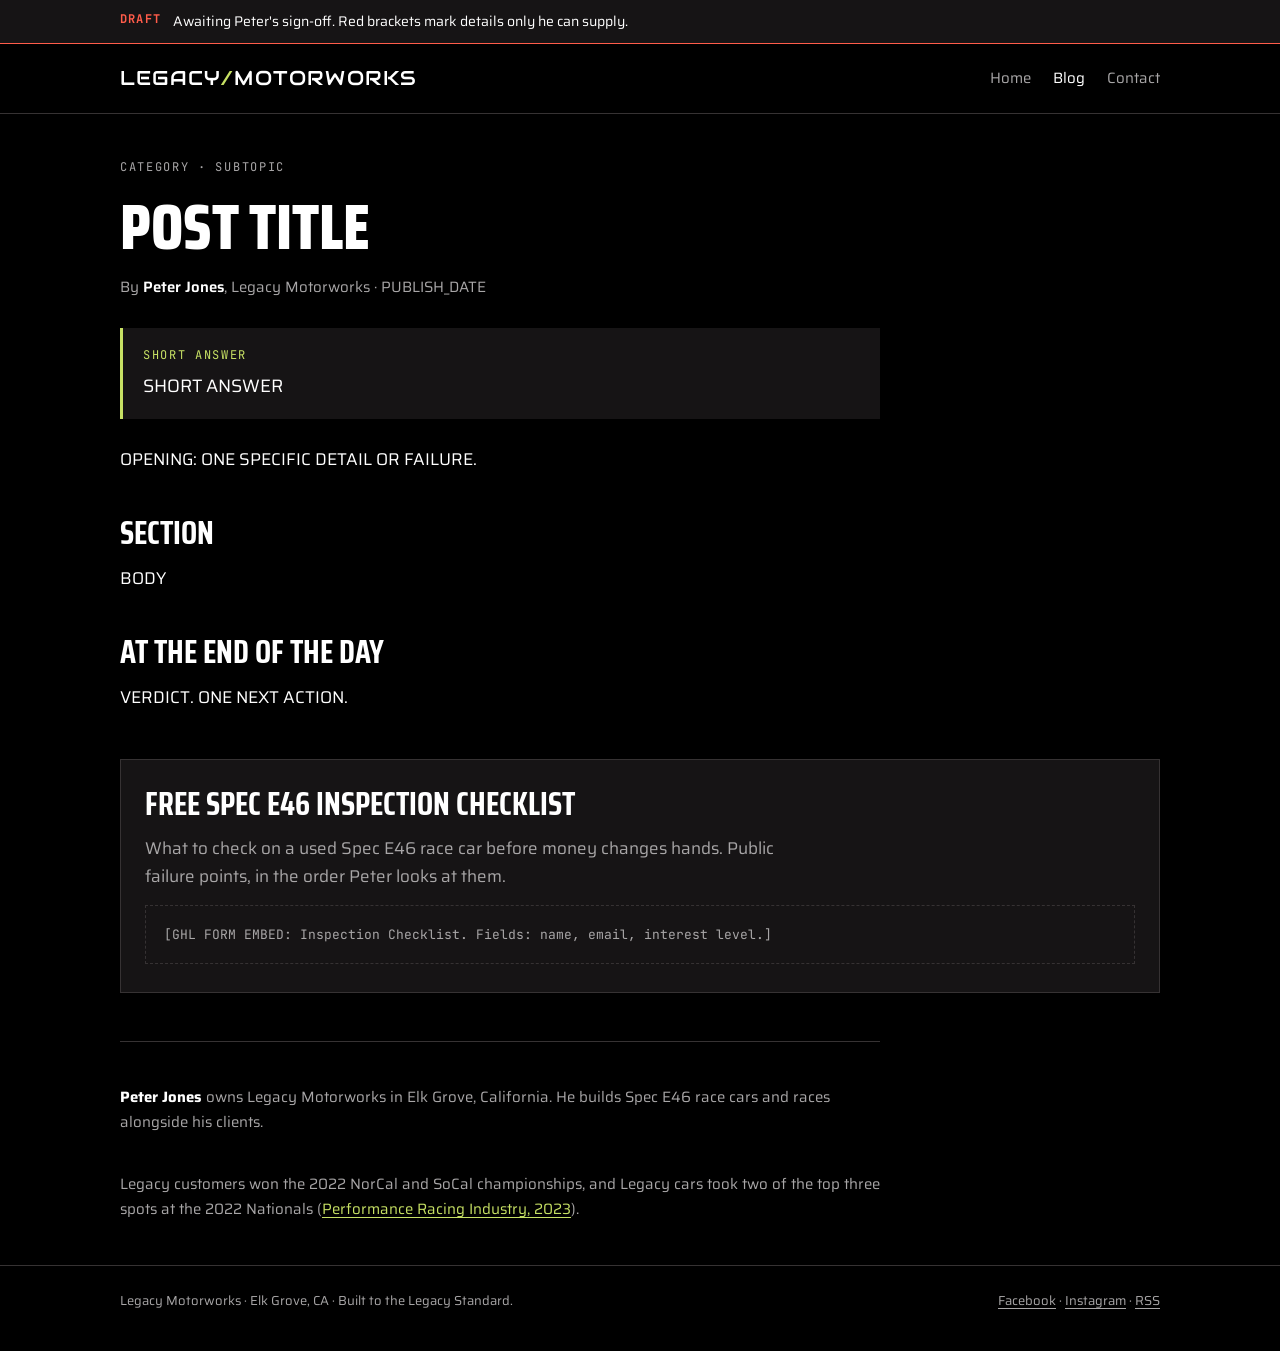
==== blog/_post-template.html @ 2e7124ae "Add /blog: index, three Peter Jones drafts, template, feed, sitemap Static blog at legacy-motorworks" ====
<!doctype html>
<html lang="en">
<head>
<meta charset="utf-8">
<meta name="viewport" content="width=device-width, initial-scale=1, viewport-fit=cover">
<!-- DRAFT: remove this noindex line when Peter signs off. -->
<meta name="robots" content="noindex, nofollow">
<title>POST TITLE | Legacy Motorworks</title>
<meta name="description" content="META DESCRIPTION, 150 TO 160 CHARACTERS">
<link rel="canonical" href="https://legacy-motorworks.com/blog/SLUG">
<meta property="og:type" content="article">
<meta property="og:title" content="POST TITLE">
<meta property="og:description" content="ONE LINE HOOK">
<meta property="og:url" content="https://legacy-motorworks.com/blog/SLUG">
<meta property="og:site_name" content="Legacy Motorworks">
<link rel="alternate" type="application/rss+xml" title="Legacy Motorworks Blog" href="feed.xml">
<link rel="preconnect" href="https://fonts.googleapis.com">
<link rel="preconnect" href="https://fonts.gstatic.com" crossorigin>
<link rel="stylesheet" href="https://fonts.googleapis.com/css2?family=Audiowide&family=Saira+Condensed:wght@700;800&family=Saira:wght@400;600&family=JetBrains+Mono:wght@400;600&display=swap">
<link rel="stylesheet" href="blog.css">
<script type="application/ld+json">
{
  "@context": "https://schema.org",
  "@graph": [
    {
      "@type": "BlogPosting",
      "@id": "https://legacy-motorworks.com/blog/SLUG#post",
      "headline": "POST TITLE",
      "description": "META DESCRIPTION",
      "datePublished": "PUBLISH_DATE",
      "dateModified": "PUBLISH_DATE",
      "mainEntityOfPage": "https://legacy-motorworks.com/blog/SLUG",
      "author": { "@id": "https://legacy-motorworks.com/#peter-jones" },
      "publisher": { "@id": "https://legacy-motorworks.com/#org" },
      "about": "TOPIC"
    },
    {
      "@type": "FAQPage",
      "mainEntity": [{
        "@type": "Question",
        "name": "THE QUESTION THIS POST ANSWERS?",
        "acceptedAnswer": { "@type": "Answer", "text": "SHORT ANSWER, SAME TEXT AS THE ON-PAGE BLOCK" }
      }]
    },
    {
      "@type": "Person",
      "@id": "https://legacy-motorworks.com/#peter-jones",
      "name": "Peter Jones",
      "jobTitle": "Owner and builder",
      "worksFor": { "@id": "https://legacy-motorworks.com/#org" }
    },
    {
      "@type": "Organization",
      "@id": "https://legacy-motorworks.com/#org",
      "name": "Legacy Motorworks",
      "url": "https://legacy-motorworks.com",
      "address": { "@type": "PostalAddress", "addressLocality": "Elk Grove", "addressRegion": "CA", "addressCountry": "US" },
      "sameAs": ["https://www.facebook.com/LegacyMotorworksCA", "https://www.instagram.com/legacymotorworksca"]
    },
    {
      "@type": "BreadcrumbList",
      "itemListElement": [
        { "@type": "ListItem", "position": 1, "name": "Home", "item": "https://legacy-motorworks.com/" },
        { "@type": "ListItem", "position": 2, "name": "Blog", "item": "https://legacy-motorworks.com/blog" },
        { "@type": "ListItem", "position": 3, "name": "POST TITLE" }
      ]
    }
  ]
}
</script>
</head>
<body>

<div class="draft"><div class="shell"><b>DRAFT</b><span>Awaiting Peter's sign-off. Red brackets mark details only he can supply.</span></div></div>

<header class="site-head"><div class="shell">
  <a class="mark" href="/">LEGACY<span>/</span>MOTORWORKS</a>
  <nav class="nav" aria-label="Main">
    <a href="/">Home</a>
    <a href="index.html" aria-current="page">Blog</a>
    <!-- VERIFY: contact page path on the live site -->
    <a href="/contact">Contact</a>
  </nav>
</div></header>

<main class="shell">
  <article>
    <div class="post-head">
      <div class="eyebrow">CATEGORY · SUBTOPIC</div>
      <h1>POST TITLE</h1>
      <div class="byline">By <strong>Peter Jones</strong>, Legacy Motorworks · <span>PUBLISH_DATE</span></div>
    </div>

    <!-- AEO block: answer the question in 40 to 60 words. Same text goes in the FAQPage JSON-LD above. -->
    <div class="short">
      <div class="eyebrow">Short answer</div>
      <p>SHORT ANSWER</p>
    </div>

    <!-- Shape: what goes wrong, why, what Peter does instead, what it costs or saves, one next action.
         Open cold on a specific. Unknown values go in <span class="pj">[PJ: ...]</span>. -->
    <div class="prose">
      <p>OPENING: ONE SPECIFIC DETAIL OR FAILURE.</p>
      <h2>SECTION</h2>
      <p>BODY</p>
      <h2>At the end of the day</h2>
      <p>VERDICT. ONE NEXT ACTION.</p>
    </div>
  </article>

  <section class="signup" id="checklist" aria-labelledby="cl-h">
    <h2 id="cl-h">Free Spec E46 Inspection Checklist</h2>
    <p>What to check on a used Spec E46 race car before money changes hands. Public failure points, in the order Peter looks at them.</p>
    <div class="ghl-slot">[GHL FORM EMBED: Inspection Checklist. Fields: name, email, interest level.]</div>
  </section>

  <div class="author">
    <p><strong>Peter Jones</strong> owns Legacy Motorworks in Elk Grove, California. He builds Spec E46 race cars and races alongside his clients.</p>
    <p>Legacy customers won the 2022 NorCal and SoCal championships, and Legacy cars took two of the top three spots at the 2022 Nationals (<a href="https://www.performanceracing.com/magazine/featured/03-01-2023/business-profile-legacy-motorworks" rel="noopener">Performance Racing Industry, 2023</a>).</p>
  </div>
</main>

<footer class="site-foot"><div class="shell">
  <span>Legacy Motorworks · Elk Grove, CA · Built to the Legacy Standard.</span>
  <span><a href="https://www.facebook.com/LegacyMotorworksCA" rel="noopener">Facebook</a> · <a href="https://www.instagram.com/legacymotorworksca" rel="noopener">Instagram</a> · <a href="feed.xml">RSS</a></span>
</div></footer>

</body>
</html>
---- blog/blog.css ----
/* Legacy Motorworks blog. Built to legacy-motorworks.tokens.json v2.
   Dark canvas, volt as the spark only. Saira Condensed never below 20px. */
:root {
  --canvas: #000000;
  --surface: #161415;
  --raised: #1E1B1C;
  --graphite: #363233;
  --text: #FFFFFF;
  --ash: #A8A6A7;
  --volt: #C7E164;
  --warn: #FF5C4A;
  --f-mark: "Audiowide", "Saira Condensed", system-ui, sans-serif;
  --f-display: "Saira Condensed", "Arial Narrow", system-ui, sans-serif;
  --f-body: "Saira", system-ui, -apple-system, "Segoe UI", sans-serif;
  --f-mono: "JetBrains Mono", ui-monospace, "SFMono-Regular", Menlo, monospace;
  color-scheme: dark;
}
* { box-sizing: border-box; }
html { -webkit-text-size-adjust: 100%; }
body { background: var(--canvas); color: var(--text); font-family: var(--f-body); font-size: 17px; line-height: 1.65; margin: 0; }
a { color: var(--volt); text-underline-offset: 3px; }
a:focus-visible, button:focus-visible, input:focus-visible, select:focus-visible { outline: 2px solid var(--volt); outline-offset: 2px; }
img { max-width: 100%; height: auto; }

.shell { max-width: 1080px; margin: 0 auto; padding-inline: 20px; }

/* Header */
.site-head { border-bottom: 1px solid var(--graphite); }
.site-head .shell { display: flex; flex-wrap: wrap; gap: 12px 28px; align-items: center; justify-content: space-between; padding-block: 18px; }
.mark { font-family: var(--f-mark); font-size: 20px; letter-spacing: .06em; color: var(--text); text-decoration: none; }
.mark span { color: var(--volt); }
.nav { display: flex; flex-wrap: wrap; gap: 6px 22px; font-size: 15px; }
.nav a { color: var(--ash); text-decoration: none; }
.nav a:hover, .nav a[aria-current="page"] { color: var(--text); }

/* Draft banner: remove on publish */
.draft { background: var(--surface); border-bottom: 1px solid var(--warn); }
.draft .shell { padding-block: 10px; font-size: 14px; display: flex; gap: 12px; flex-wrap: wrap; }
.draft b { font-family: var(--f-mono); font-size: 12px; letter-spacing: .1em; color: var(--warn); }

.eyebrow { font-family: var(--f-mono); font-size: 12px; letter-spacing: .14em; text-transform: uppercase; color: var(--ash); }
h1, h2, h3 { font-family: var(--f-display); text-transform: uppercase; line-height: 1.02; text-wrap: balance; margin: 0; }
h1 { font-weight: 800; font-size: clamp(38px, 6.5vw, 64px); }
h2 { font-weight: 700; font-size: clamp(26px, 3.6vw, 32px); }
h3 { font-weight: 700; font-size: 22px; }

/* Index */
.hero { display: grid; gap: 14px; padding-block: 48px 36px; border-bottom: 1px solid var(--graphite); }
.hero p { margin: 0; max-width: 60ch; color: var(--ash); font-size: 18px; }
.posts { display: grid; padding-block: 12px 48px; }
.card { display: grid; grid-template-columns: 150px minmax(0, 1fr); gap: 8px 28px; padding-block: 28px; border-bottom: 1px solid var(--graphite); text-decoration: none; color: var(--text); }
.card:hover h2 { color: var(--volt); }
.card .meta { font-family: var(--f-mono); font-size: 12px; letter-spacing: .1em; color: var(--ash); text-transform: uppercase; padding-top: 6px; }
.card .body { display: grid; gap: 8px; }
.card p { margin: 0; color: var(--ash); max-width: 64ch; }
@media (max-width: 640px) { .card { grid-template-columns: 1fr; } }

/* Post */
.post-head { display: grid; gap: 16px; padding-block: 44px 28px; max-width: 760px; }
.byline { font-size: 15px; color: var(--ash); }
.byline strong { color: var(--text); font-weight: 600; }
.short { background: var(--surface); border-left: 3px solid var(--volt); padding: 18px 20px; max-width: 760px; display: grid; gap: 6px; }
.short .eyebrow { color: var(--volt); }
.short p { margin: 0; font-size: 18px; }
.prose { max-width: 68ch; padding-block: 12px 40px; }
.prose h2 { margin-top: 44px; margin-bottom: 4px; }
.prose p, .prose ul { margin: 14px 0 0; }
.prose ul { padding-left: 20px; display: grid; gap: 8px; }
.prose blockquote { margin: 22px 0 0; padding-left: 18px; border-left: 1px solid var(--graphite); color: var(--ash); font-style: italic; }
.prose .num { font-family: var(--f-mono); font-variant-numeric: tabular-nums; font-size: .95em; }
.pj { font-family: var(--f-mono); font-size: 13px; color: var(--warn); background: var(--raised); padding: 1px 6px; white-space: normal; }
.gbb { border: 1px solid var(--graphite); margin-top: 18px; }
.gbb div { display: grid; grid-template-columns: 90px minmax(0, 1fr); gap: 14px; padding: 14px 16px; border-bottom: 1px solid var(--graphite); }
.gbb div:last-child { border-bottom: 0; }
.gbb b { font-family: var(--f-mono); font-size: 12px; letter-spacing: .1em; color: var(--volt); padding-top: 4px; }
.price { border: 1px solid var(--graphite); margin-top: 18px; display: grid; grid-template-columns: minmax(0, 1fr) auto; }
.price div { padding: 11px 14px; border-bottom: 1px solid var(--graphite); }
.price div:nth-last-child(-n+2) { border-bottom: 0; }
.price .v { font-family: var(--f-mono); font-variant-numeric: tabular-nums; text-align: right; }
.src { font-size: 13px; color: var(--ash); margin-top: 8px !important; }

.author { border-top: 1px solid var(--graphite); padding-block: 28px; max-width: 760px; display: grid; gap: 8px; font-size: 15px; color: var(--ash); }
.author strong { color: var(--text); }

/* Checklist signup */
.signup { background: var(--surface); border: 1px solid var(--graphite); padding: 28px 24px; display: grid; gap: 14px; margin-block: 8px 48px; }
.signup p { margin: 0; color: var(--ash); max-width: 60ch; }
.ghl-slot { border: 1px dashed var(--graphite); padding: 18px; font-family: var(--f-mono); font-size: 13px; color: var(--ash); }
.cta { display: inline-block; font-family: var(--f-display); font-weight: 700; font-size: 20px; text-transform: uppercase; letter-spacing: .03em; background: var(--volt); color: var(--canvas); padding: 12px 20px; text-decoration: none; justify-self: start; }

.site-foot { border-top: 1px solid var(--graphite); }
.site-foot .shell { padding-block: 24px 40px; display: flex; flex-wrap: wrap; gap: 8px 24px; justify-content: space-between; font-size: 13px; color: var(--ash); }
.site-foot a { color: var(--ash); }

@media (prefers-reduced-motion: reduce) { * { transition: none !important; } }
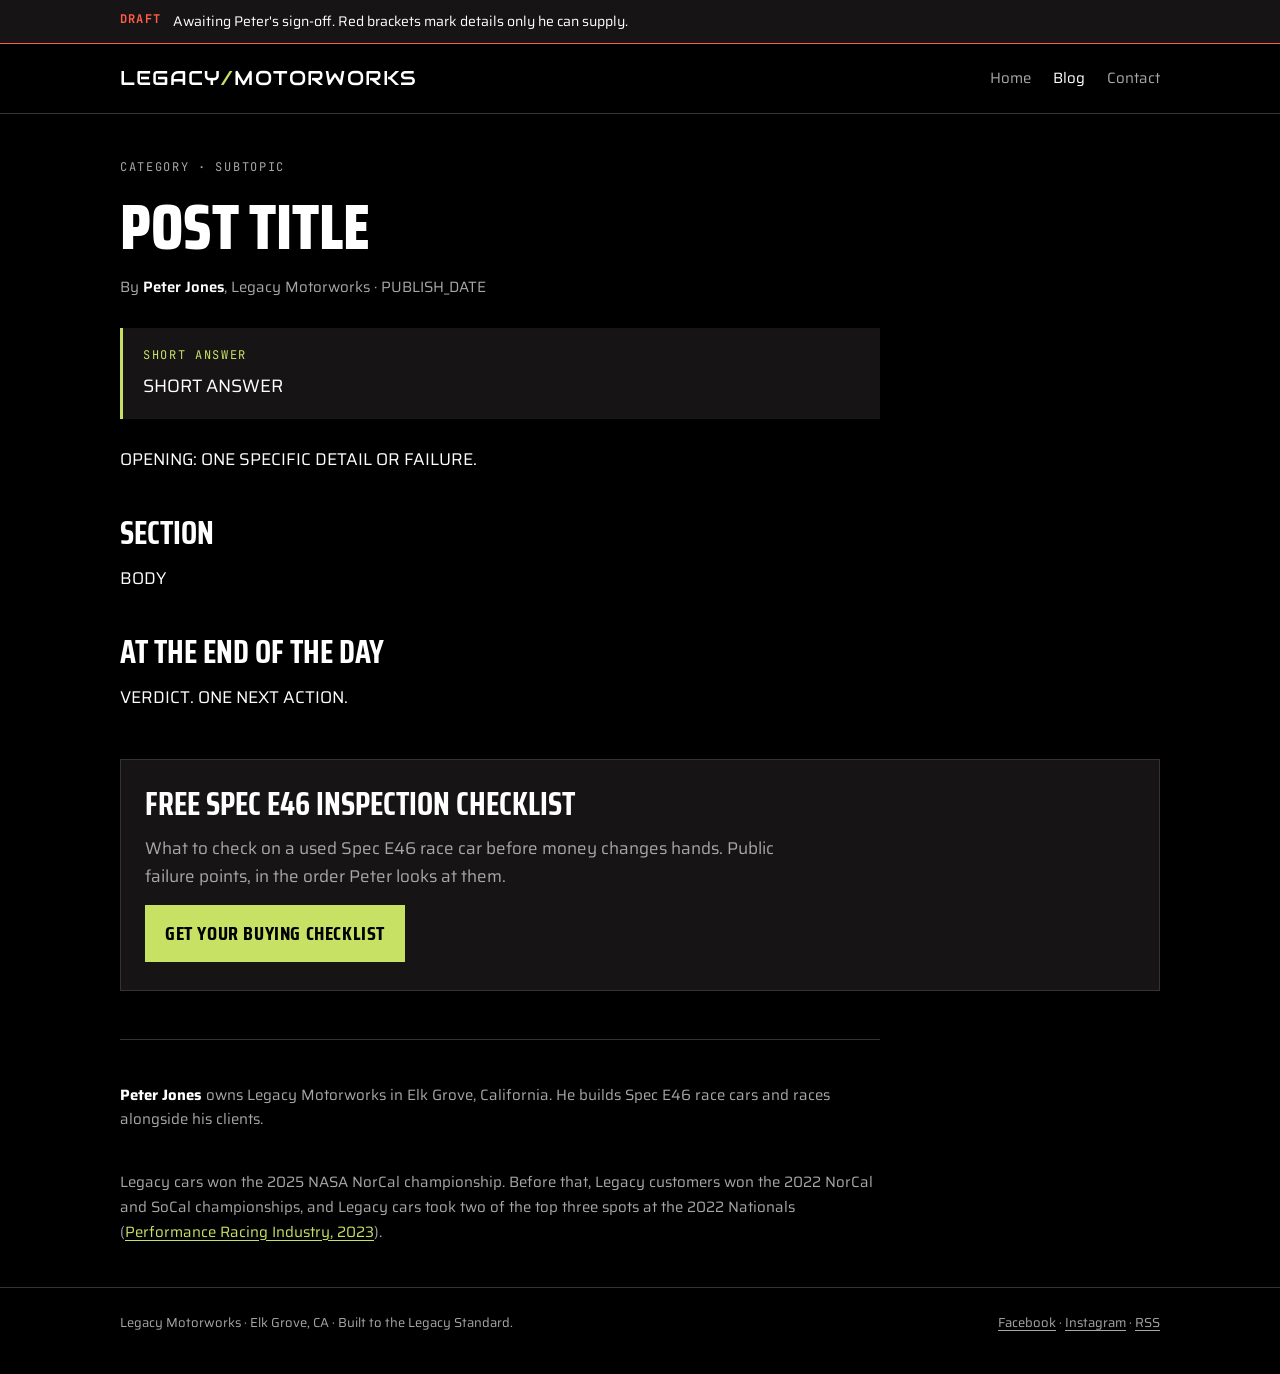
==== commit c96dbc43: "Add Inspection Checklist landing page and link every post to it /inspection-checklist is the single " ====
--- a/blog/_post-template.html
+++ b/blog/_post-template.html
@@ -74,12 +74,12 @@
 <div class="draft"><div class="shell"><b>DRAFT</b><span>Awaiting Peter's sign-off. Red brackets mark details only he can supply.</span></div></div>
 
 <header class="site-head"><div class="shell">
-  <a class="mark" href="/">LEGACY<span>/</span>MOTORWORKS</a>
+  <a class="mark" href="https://legacy-motorworks.com/">LEGACY<span>/</span>MOTORWORKS</a>
   <nav class="nav" aria-label="Main">
-    <a href="/">Home</a>
+    <a href="https://legacy-motorworks.com/">Home</a>
     <a href="index.html" aria-current="page">Blog</a>
     <!-- VERIFY: contact page path on the live site -->
-    <a href="/contact">Contact</a>
+    <a href="https://legacy-motorworks.com/contact">Contact</a>
   </nav>
 </div></header>
 
@@ -111,12 +111,12 @@
   <section class="signup" id="checklist" aria-labelledby="cl-h">
     <h2 id="cl-h">Free Spec E46 Inspection Checklist</h2>
     <p>What to check on a used Spec E46 race car before money changes hands. Public failure points, in the order Peter looks at them.</p>
-    <div class="ghl-slot">[GHL FORM EMBED: Inspection Checklist. Fields: name, email, interest level.]</div>
+    <a class="cta" href="../inspection-checklist.html">Get your buying checklist</a>
   </section>
 
   <div class="author">
     <p><strong>Peter Jones</strong> owns Legacy Motorworks in Elk Grove, California. He builds Spec E46 race cars and races alongside his clients.</p>
-    <p>Legacy customers won the 2022 NorCal and SoCal championships, and Legacy cars took two of the top three spots at the 2022 Nationals (<a href="https://www.performanceracing.com/magazine/featured/03-01-2023/business-profile-legacy-motorworks" rel="noopener">Performance Racing Industry, 2023</a>).</p>
+    <p>Legacy cars won the 2025 NASA NorCal championship. Before that, Legacy customers won the 2022 NorCal and SoCal championships, and Legacy cars took two of the top three spots at the 2022 Nationals (<a href="https://www.performanceracing.com/magazine/featured/03-01-2023/business-profile-legacy-motorworks" rel="noopener">Performance Racing Industry, 2023</a>).</p>
   </div>
 </main>
 
